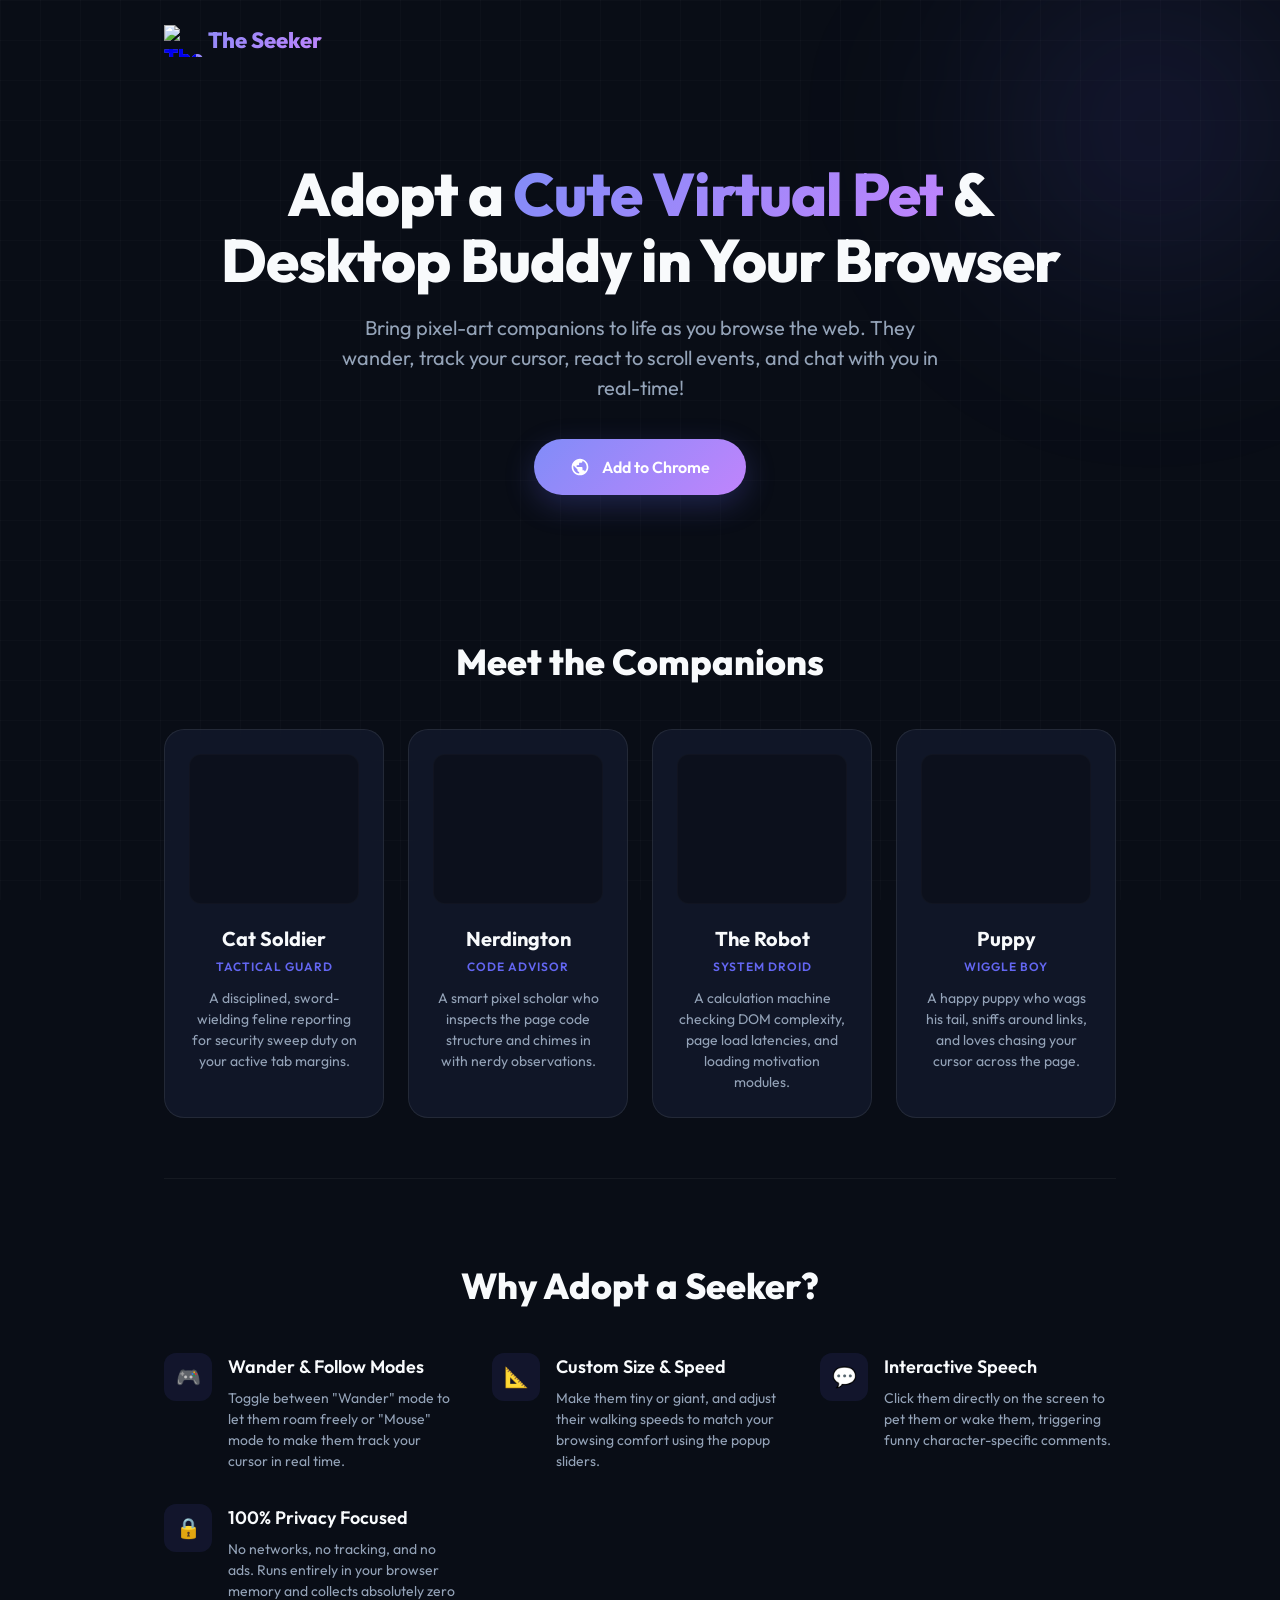
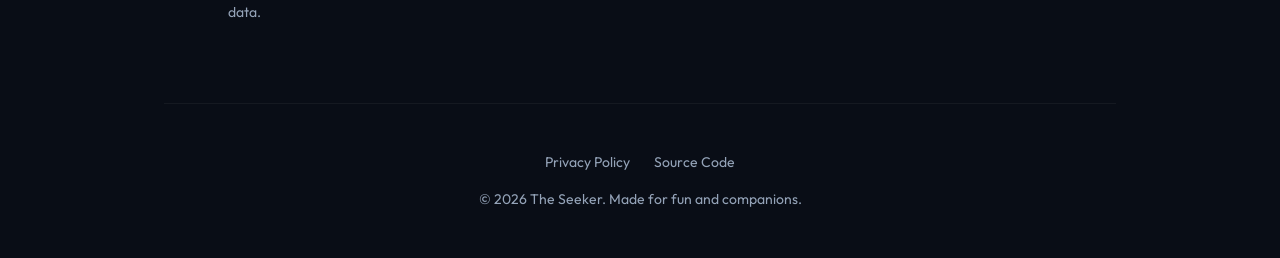
==== website/index.html @ 5c684a9f "feat: small PR website" ====
<!DOCTYPE html>
<html lang="en">
<head>
    <meta charset="UTF-8">
    <meta name="viewport" content="width=device-width, initial-scale=1.0">
    <title>The Seeker - Cute Virtual Pet & Desktop Buddy</title>
    <link rel="icon" type="image/png" href="seeker_64px.png">
    
    <!-- Google Fonts -->
    <link rel="preconnect" href="https://fonts.googleapis.com">
    <link rel="preconnect" href="https://fonts.gstatic.com" crossorigin>
    <link href="https://fonts.googleapis.com/css2?family=Outfit:wght@400;600;800&display=swap" rel="stylesheet">
    
    <style>
        :root {
            --bg-dark: #090d16;
            --bg-card: rgba(20, 28, 47, 0.7);
            --border-glass: rgba(255, 255, 255, 0.08);
            --text-main: #f8fafc;
            --text-muted: #94a3b8;
            --accent: #6366f1;
            --accent-gradient: linear-gradient(135deg, #818cf8 0%, #c084fc 100%);
            --accent-glow: rgba(99, 102, 241, 0.25);
        }

        * {
            box-sizing: border-box;
            margin: 0;
            padding: 0;
        }

        body {
            background-color: var(--bg-dark);
            color: var(--text-main);
            font-family: 'Outfit', system-ui, -apple-system, BlinkMacSystemFont, sans-serif;
            overflow-x: hidden;
            line-height: 1.5;
        }

        /* Background grid overlay */
        .grid-bg {
            position: fixed;
            top: 0; left: 0; right: 0; bottom: 0;
            background-image: 
                linear-gradient(rgba(255, 255, 255, 0.02) 1px, transparent 1px),
                linear-gradient(90deg, rgba(255, 255, 255, 0.02) 1px, transparent 1px);
            background-size: 40px 40px;
            pointer-events: none;
            z-index: -2;
        }

        .glow-orb {
            position: fixed;
            width: 40vw;
            height: 40vw;
            background: radial-gradient(circle, rgba(99, 102, 241, 0.15) 0%, transparent 70%);
            top: -10vw;
            right: -10vw;
            pointer-events: none;
            z-index: -1;
            filter: blur(80px);
        }

        .container {
            max-width: 1000px;
            margin: 0 auto;
            padding: 0 24px;
        }

        /* --- HEADER --- */
        header {
            padding: 24px 0;
            display: flex;
            justify-content: space-between;
            align-items: center;
        }

        .logo {
            display: flex;
            align-items: center;
            gap: 12px;
            font-size: 22px;
            font-weight: 800;
            background: var(--accent-gradient);
            -webkit-background-clip: text;
            -webkit-text-fill-color: transparent;
            text-decoration: none;
        }

        .logo img {
            width: 32px;
            height: 32px;
            -webkit-text-fill-color: initial;
        }

        /* --- HERO SECTION --- */
        .hero {
            padding: 80px 0;
            text-align: center;
            position: relative;
        }

        .hero h2 {
            font-size: clamp(36px, 6vw, 60px);
            font-weight: 800;
            line-height: 1.1;
            margin-bottom: 20px;
            letter-spacing: -1px;
        }

        .hero h2 span {
            background: var(--accent-gradient);
            -webkit-background-clip: text;
            -webkit-text-fill-color: transparent;
        }

        .hero p {
            font-size: clamp(16px, 2.5vw, 20px);
            color: var(--text-muted);
            max-width: 600px;
            margin: 0 auto 36px auto;
        }

        .btn-download {
            display: inline-flex;
            align-items: center;
            gap: 12px;
            background: var(--accent-gradient);
            color: #fff;
            padding: 16px 36px;
            border-radius: 50px;
            font-weight: 600;
            font-size: 16px;
            text-decoration: none;
            box-shadow: 0 10px 30px var(--accent-glow);
            transition: all 0.3s cubic-bezier(0.175, 0.885, 0.32, 1.275);
        }

        .btn-download:hover {
            transform: translateY(-3px);
            box-shadow: 0 15px 40px rgba(99, 102, 241, 0.4);
        }

        .btn-download svg {
            fill: currentColor;
            width: 20px;
            height: 20px;
        }

        /* --- MEET THE BUDDIES --- */
        .showcase {
            padding: 60px 0;
        }

        .section-title {
            text-align: center;
            font-size: clamp(28px, 4vw, 36px);
            font-weight: 800;
            margin-bottom: 40px;
        }

        .grid {
            display: grid;
            grid-template-columns: repeat(auto-fit, minmax(220px, 1fr));
            gap: 24px;
        }

        .card {
            background: var(--bg-card);
            border: 1px solid var(--border-glass);
            border-radius: 20px;
            padding: 24px;
            text-align: center;
            transition: all 0.3s ease;
            backdrop-filter: blur(10px);
        }

        .card:hover {
            transform: translateY(-5px);
            border-color: var(--accent);
            box-shadow: 0 15px 35px rgba(0, 0, 0, 0.3);
        }

        .sprite-container {
            height: 150px;
            display: flex;
            align-items: center;
            justify-content: center;
            background: rgba(0,0,0,0.25);
            border-radius: 12px;
            margin-bottom: 20px;
            overflow: hidden;
            border: 1px solid rgba(255, 255, 255, 0.02);
        }

        /* Sprite assets (displays first frame, animates on card hover) */
        .sprite {
            display: inline-block;
            background-repeat: no-repeat;
            background-position: 0 0;
            image-rendering: pixelated;
        }

        .sprite.cat-soldier {
            width: 120px;
            height: 150px;
            background-image: url('images/sprite_cat-soldier.png');
        }
        .card:hover .sprite.cat-soldier {
            animation: play_cat-soldier 0.8s steps(6) infinite;
        }
        @keyframes play_cat-soldier { 100% { background-position: 0 -900px; } }

        .sprite.sir-nerdington {
            width: 80px;
            height: 80px;
            background-image: url('images/sprite_sir-nerdington.png');
        }
        .card:hover .sprite.sir-nerdington {
            animation: play_sir-nerdington 0.8s steps(6) infinite;
        }
        @keyframes play_sir-nerdington { 100% { background-position: 0 -480px; } }

        .sprite.the-robot {
            width: 142px;
            height: 80px;
            background-image: url('images/sprite_the-robot.png');
        }
        .card:hover .sprite.the-robot {
            animation: play_the-robot 0.8s steps(20) infinite;
        }
        @keyframes play_the-robot { 100% { background-position: 0 -1600px; } }

        .sprite.puppy {
            width: 130px;
            height: 130px;
            background-image: url('images/sprite_puppy.png');
        }
        .card:hover .sprite.puppy {
            animation: play_puppy 0.8s steps(8) infinite;
        }
        @keyframes play_puppy { 100% { background-position: 0 -1040px; } }

        .card h3 {
            font-size: 20px;
            font-weight: 700;
            margin-bottom: 4px;
        }

        .card .role {
            font-size: 12px;
            font-weight: 600;
            color: var(--accent);
            text-transform: uppercase;
            letter-spacing: 1px;
            margin-bottom: 12px;
        }

        .card p {
            font-size: 14px;
            color: var(--text-muted);
        }

        /* --- FEATURES SECTION --- */
        .features {
            padding: 80px 0;
            border-top: 1px solid rgba(255, 255, 255, 0.05);
        }

        .feature-grid {
            display: grid;
            grid-template-columns: repeat(auto-fit, minmax(280px, 1fr));
            gap: 32px;
        }

        .feature-item {
            display: flex;
            gap: 16px;
        }

        .feature-icon {
            background: rgba(99, 102, 241, 0.1);
            color: var(--accent);
            width: 48px;
            height: 48px;
            border-radius: 12px;
            display: flex;
            align-items: center;
            justify-content: center;
            flex-shrink: 0;
            font-size: 20px;
            font-weight: bold;
        }

        .feature-item h4 {
            font-size: 18px;
            font-weight: 600;
            margin-bottom: 8px;
        }

        .feature-item p {
            font-size: 14px;
            color: var(--text-muted);
        }

        /* --- FOOTER --- */
        footer {
            padding: 48px 0;
            border-top: 1px solid rgba(255, 255, 255, 0.05);
            text-align: center;
            font-size: 14px;
            color: var(--text-muted);
        }

        footer nav {
            margin-bottom: 16px;
            display: flex;
            justify-content: center;
            gap: 24px;
        }

        footer nav a {
            color: var(--text-muted);
            text-decoration: none;
            transition: color 0.2s;
            cursor: pointer;
        }

        footer nav a:hover {
            color: var(--text-main);
        }
    </style>
</head>
<body>
    <div class="grid-bg"></div>
    <div class="glow-orb"></div>

    <div class="container">
        <!-- HEADER -->
        <header>
            <a href="#" class="logo">
                <img src="seeker_64px.png" alt="The Seeker Logo">
                The Seeker
            </a>
        </header>

        <!-- HERO -->
        <section class="hero">
            <h2>Adopt a <span>Cute Virtual Pet</span> &<br>Desktop Buddy in Your Browser</h2>
            <p>Bring pixel-art companions to life as you browse the web. They wander, track your cursor, react to scroll events, and chat with you in real-time!</p>
            <a href="https://chrome.google.com/webstore/detail/YOUR-EXTENSION-ID" class="btn-download" target="_blank">
                <svg viewBox="0 0 24 24">
                    <path d="M12 2C6.48 2 2 6.48 2 12s4.48 10 10 10 10-4.48 10-10S17.52 2 12 2zm-1 17.93c-3.95-.49-7-3.85-7-7.93 0-.62.08-1.21.21-1.79L9 15v1c0 1.1.9 2 2 2v1.93zm6.9-2.54c-.26-.81-1-1.39-1.9-1.39h-1v-3c0-.55-.45-1-1-1H8v-2h2c.55 0 1-.45 1-1V7h2c1.1 0 2-.9 2-2v-.41c2.93 1.19 5 4.06 5 7.41 0 2.08-.8 3.97-2.1 5.39z"/>
                </svg>
                Add to Chrome
            </a>
        </section>

        <!-- COMPANIONS SHOWCASE -->
        <section class="showcase">
            <h2 class="section-title">Meet the Companions</h2>
            <div class="grid">
                <!-- Cat Soldier -->
                <div class="card">
                    <div class="sprite-container">
                        <div class="sprite cat-soldier"></div>
                    </div>
                    <h3>Cat Soldier</h3>
                    <div class="role">Tactical Guard</div>
                    <p>A disciplined, sword-wielding feline reporting for security sweep duty on your active tab margins.</p>
                </div>

                <!-- Sir Nerdington -->
                <div class="card">
                    <div class="sprite-container">
                        <div class="sprite sir-nerdington"></div>
                    </div>
                    <h3>Nerdington</h3>
                    <div class="role">Code Advisor</div>
                    <p>A smart pixel scholar who inspects the page code structure and chimes in with nerdy observations.</p>
                </div>

                <!-- The Robot -->
                <div class="card">
                    <div class="sprite-container">
                        <div class="sprite the-robot"></div>
                    </div>
                    <h3>The Robot</h3>
                    <div class="role">System Droid</div>
                    <p>A calculation machine checking DOM complexity, page load latencies, and loading motivation modules.</p>
                </div>

                <!-- Puppy -->
                <div class="card">
                    <div class="sprite-container">
                        <div class="sprite puppy"></div>
                    </div>
                    <h3>Puppy</h3>
                    <div class="role">Wiggle Boy</div>
                    <p>A happy puppy who wags his tail, sniffs around links, and loves chasing your cursor across the page.</p>
                </div>
            </div>
        </section>

        <!-- FEATURES -->
        <section class="features">
            <h2 class="section-title">Why Adopt a Seeker?</h2>
            <div class="feature-grid">
                <div class="feature-item">
                    <div class="feature-icon">🎮</div>
                    <div>
                        <h4>Wander & Follow Modes</h4>
                        <p>Toggle between "Wander" mode to let them roam freely or "Mouse" mode to make them track your cursor in real time.</p>
                    </div>
                </div>

                <div class="feature-item">
                    <div class="feature-icon">📐</div>
                    <div>
                        <h4>Custom Size & Speed</h4>
                        <p>Make them tiny or giant, and adjust their walking speeds to match your browsing comfort using the popup sliders.</p>
                    </div>
                </div>

                <div class="feature-item">
                    <div class="feature-icon">💬</div>
                    <div>
                        <h4>Interactive Speech</h4>
                        <p>Click them directly on the screen to pet them or wake them, triggering funny character-specific comments.</p>
                    </div>
                </div>

                <div class="feature-item">
                    <div class="feature-icon">🔒</div>
                    <div>
                        <h4>100% Privacy Focused</h4>
                        <p>No networks, no tracking, and no ads. Runs entirely in your browser memory and collects absolutely zero data.</p>
                    </div>
                </div>
            </div>
        </section>

        <!-- FOOTER -->
        <footer>
            <nav>
                <a href="privacy.html">Privacy Policy</a>
                <a href="https://github.com/just2jays/the-seeker" target="_blank">Source Code</a>
            </nav>
            <p>&copy; 2026 The Seeker. Made for fun and companions.</p>
        </footer>
    </div>
</body>
</html>
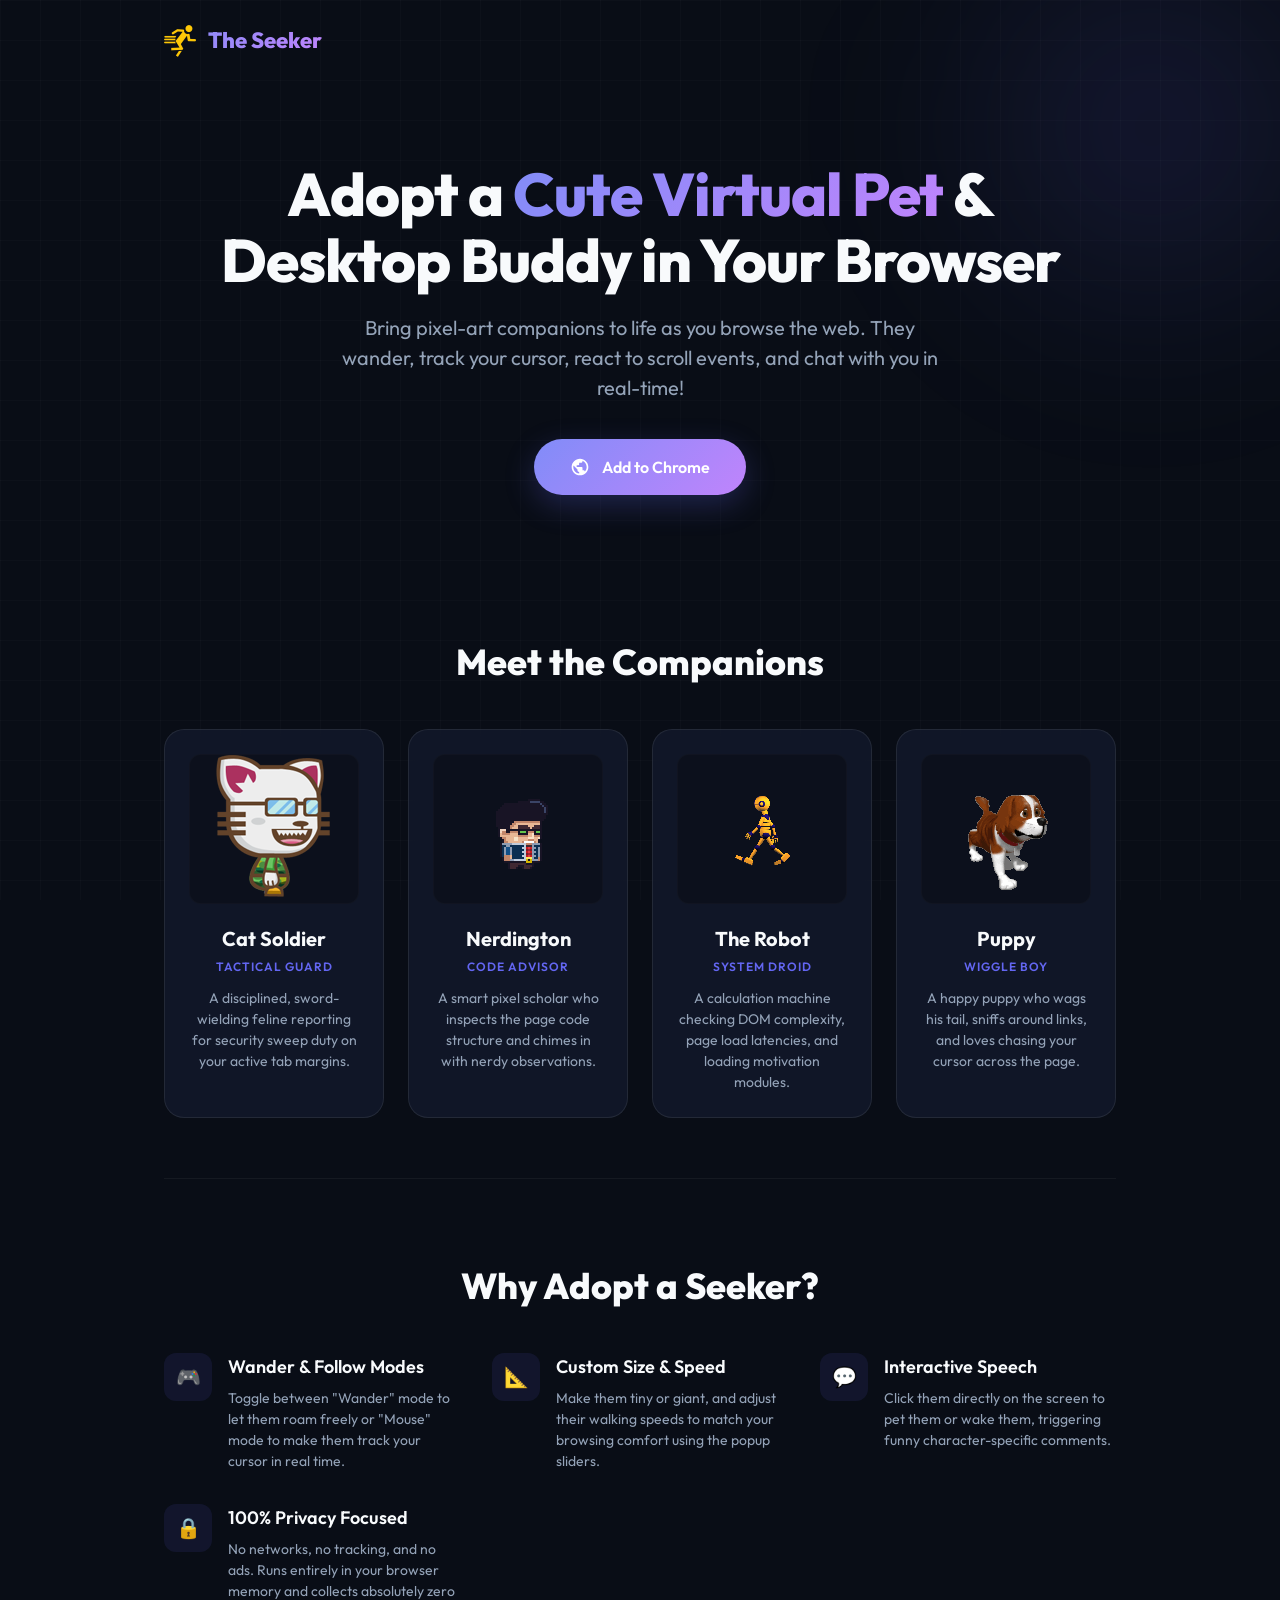
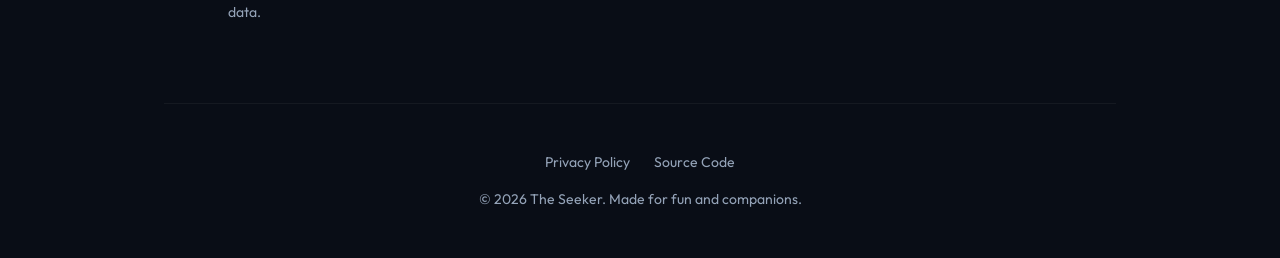
==== commit 84b2e1b9: "fix: icons for homepage" ====
--- a/website/index.html
+++ b/website/index.html
@@ -1,16 +1,17 @@
 <!DOCTYPE html>
 <html lang="en">
+
 <head>
     <meta charset="UTF-8">
     <meta name="viewport" content="width=device-width, initial-scale=1.0">
     <title>The Seeker - Cute Virtual Pet & Desktop Buddy</title>
     <link rel="icon" type="image/png" href="seeker_64px.png">
-    
+
     <!-- Google Fonts -->
     <link rel="preconnect" href="https://fonts.googleapis.com">
     <link rel="preconnect" href="https://fonts.gstatic.com" crossorigin>
     <link href="https://fonts.googleapis.com/css2?family=Outfit:wght@400;600;800&display=swap" rel="stylesheet">
-    
+
     <style>
         :root {
             --bg-dark: #090d16;
@@ -40,8 +41,11 @@
         /* Background grid overlay */
         .grid-bg {
             position: fixed;
-            top: 0; left: 0; right: 0; bottom: 0;
-            background-image: 
+            top: 0;
+            left: 0;
+            right: 0;
+            bottom: 0;
+            background-image:
                 linear-gradient(rgba(255, 255, 255, 0.02) 1px, transparent 1px),
                 linear-gradient(90deg, rgba(255, 255, 255, 0.02) 1px, transparent 1px);
             background-size: 40px 40px;
@@ -186,7 +190,7 @@
             display: flex;
             align-items: center;
             justify-content: center;
-            background: rgba(0,0,0,0.25);
+            background: rgba(0, 0, 0, 0.25);
             border-radius: 12px;
             margin-bottom: 20px;
             overflow: hidden;
@@ -204,42 +208,66 @@
         .sprite.cat-soldier {
             width: 120px;
             height: 150px;
-            background-image: url('images/sprite_cat-soldier.png');
-        }
+            background-image: url('../images/sprite_cat-soldier.png');
+        }
+
         .card:hover .sprite.cat-soldier {
             animation: play_cat-soldier 0.8s steps(6) infinite;
         }
-        @keyframes play_cat-soldier { 100% { background-position: 0 -900px; } }
+
+        @keyframes play_cat-soldier {
+            100% {
+                background-position: 0 -900px;
+            }
+        }
 
         .sprite.sir-nerdington {
             width: 80px;
             height: 80px;
-            background-image: url('images/sprite_sir-nerdington.png');
-        }
+            background-image: url('../images/sprite_sir-nerdington.png');
+        }
+
         .card:hover .sprite.sir-nerdington {
             animation: play_sir-nerdington 0.8s steps(6) infinite;
         }
-        @keyframes play_sir-nerdington { 100% { background-position: 0 -480px; } }
+
+        @keyframes play_sir-nerdington {
+            100% {
+                background-position: 0 -480px;
+            }
+        }
 
         .sprite.the-robot {
             width: 142px;
             height: 80px;
-            background-image: url('images/sprite_the-robot.png');
-        }
+            background-image: url('../images/sprite_the-robot.png');
+        }
+
         .card:hover .sprite.the-robot {
             animation: play_the-robot 0.8s steps(20) infinite;
         }
-        @keyframes play_the-robot { 100% { background-position: 0 -1600px; } }
+
+        @keyframes play_the-robot {
+            100% {
+                background-position: 0 -1600px;
+            }
+        }
 
         .sprite.puppy {
             width: 130px;
             height: 130px;
-            background-image: url('images/sprite_puppy.png');
-        }
+            background-image: url('../images/sprite_puppy.png');
+        }
+
         .card:hover .sprite.puppy {
             animation: play_puppy 0.8s steps(8) infinite;
         }
-        @keyframes play_puppy { 100% { background-position: 0 -1040px; } }
+
+        @keyframes play_puppy {
+            100% {
+                background-position: 0 -1040px;
+            }
+        }
 
         .card h3 {
             font-size: 20px;
@@ -331,6 +359,7 @@
         }
     </style>
 </head>
+
 <body>
     <div class="grid-bg"></div>
     <div class="glow-orb"></div>
@@ -339,7 +368,7 @@
         <!-- HEADER -->
         <header>
             <a href="#" class="logo">
-                <img src="seeker_64px.png" alt="The Seeker Logo">
+                <img src="../icons/seeker_64px.png" alt="The Seeker Logo">
                 The Seeker
             </a>
         </header>
@@ -347,10 +376,12 @@
         <!-- HERO -->
         <section class="hero">
             <h2>Adopt a <span>Cute Virtual Pet</span> &<br>Desktop Buddy in Your Browser</h2>
-            <p>Bring pixel-art companions to life as you browse the web. They wander, track your cursor, react to scroll events, and chat with you in real-time!</p>
+            <p>Bring pixel-art companions to life as you browse the web. They wander, track your cursor, react to scroll
+                events, and chat with you in real-time!</p>
             <a href="https://chrome.google.com/webstore/detail/YOUR-EXTENSION-ID" class="btn-download" target="_blank">
                 <svg viewBox="0 0 24 24">
-                    <path d="M12 2C6.48 2 2 6.48 2 12s4.48 10 10 10 10-4.48 10-10S17.52 2 12 2zm-1 17.93c-3.95-.49-7-3.85-7-7.93 0-.62.08-1.21.21-1.79L9 15v1c0 1.1.9 2 2 2v1.93zm6.9-2.54c-.26-.81-1-1.39-1.9-1.39h-1v-3c0-.55-.45-1-1-1H8v-2h2c.55 0 1-.45 1-1V7h2c1.1 0 2-.9 2-2v-.41c2.93 1.19 5 4.06 5 7.41 0 2.08-.8 3.97-2.1 5.39z"/>
+                    <path
+                        d="M12 2C6.48 2 2 6.48 2 12s4.48 10 10 10 10-4.48 10-10S17.52 2 12 2zm-1 17.93c-3.95-.49-7-3.85-7-7.93 0-.62.08-1.21.21-1.79L9 15v1c0 1.1.9 2 2 2v1.93zm6.9-2.54c-.26-.81-1-1.39-1.9-1.39h-1v-3c0-.55-.45-1-1-1H8v-2h2c.55 0 1-.45 1-1V7h2c1.1 0 2-.9 2-2v-.41c2.93 1.19 5 4.06 5 7.41 0 2.08-.8 3.97-2.1 5.39z" />
                 </svg>
                 Add to Chrome
             </a>
@@ -367,7 +398,8 @@
                     </div>
                     <h3>Cat Soldier</h3>
                     <div class="role">Tactical Guard</div>
-                    <p>A disciplined, sword-wielding feline reporting for security sweep duty on your active tab margins.</p>
+                    <p>A disciplined, sword-wielding feline reporting for security sweep duty on your active tab
+                        margins.</p>
                 </div>
 
                 <!-- Sir Nerdington -->
@@ -377,7 +409,8 @@
                     </div>
                     <h3>Nerdington</h3>
                     <div class="role">Code Advisor</div>
-                    <p>A smart pixel scholar who inspects the page code structure and chimes in with nerdy observations.</p>
+                    <p>A smart pixel scholar who inspects the page code structure and chimes in with nerdy observations.
+                    </p>
                 </div>
 
                 <!-- The Robot -->
@@ -387,7 +420,8 @@
                     </div>
                     <h3>The Robot</h3>
                     <div class="role">System Droid</div>
-                    <p>A calculation machine checking DOM complexity, page load latencies, and loading motivation modules.</p>
+                    <p>A calculation machine checking DOM complexity, page load latencies, and loading motivation
+                        modules.</p>
                 </div>
 
                 <!-- Puppy -->
@@ -397,7 +431,8 @@
                     </div>
                     <h3>Puppy</h3>
                     <div class="role">Wiggle Boy</div>
-                    <p>A happy puppy who wags his tail, sniffs around links, and loves chasing your cursor across the page.</p>
+                    <p>A happy puppy who wags his tail, sniffs around links, and loves chasing your cursor across the
+                        page.</p>
                 </div>
             </div>
         </section>
@@ -410,7 +445,8 @@
                     <div class="feature-icon">🎮</div>
                     <div>
                         <h4>Wander & Follow Modes</h4>
-                        <p>Toggle between "Wander" mode to let them roam freely or "Mouse" mode to make them track your cursor in real time.</p>
+                        <p>Toggle between "Wander" mode to let them roam freely or "Mouse" mode to make them track your
+                            cursor in real time.</p>
                     </div>
                 </div>
 
@@ -418,7 +454,8 @@
                     <div class="feature-icon">📐</div>
                     <div>
                         <h4>Custom Size & Speed</h4>
-                        <p>Make them tiny or giant, and adjust their walking speeds to match your browsing comfort using the popup sliders.</p>
+                        <p>Make them tiny or giant, and adjust their walking speeds to match your browsing comfort using
+                            the popup sliders.</p>
                     </div>
                 </div>
 
@@ -426,7 +463,8 @@
                     <div class="feature-icon">💬</div>
                     <div>
                         <h4>Interactive Speech</h4>
-                        <p>Click them directly on the screen to pet them or wake them, triggering funny character-specific comments.</p>
+                        <p>Click them directly on the screen to pet them or wake them, triggering funny
+                            character-specific comments.</p>
                     </div>
                 </div>
 
@@ -434,7 +472,8 @@
                     <div class="feature-icon">🔒</div>
                     <div>
                         <h4>100% Privacy Focused</h4>
-                        <p>No networks, no tracking, and no ads. Runs entirely in your browser memory and collects absolutely zero data.</p>
+                        <p>No networks, no tracking, and no ads. Runs entirely in your browser memory and collects
+                            absolutely zero data.</p>
                     </div>
                 </div>
             </div>
@@ -450,4 +489,5 @@
         </footer>
     </div>
 </body>
-</html>
+
+</html>
